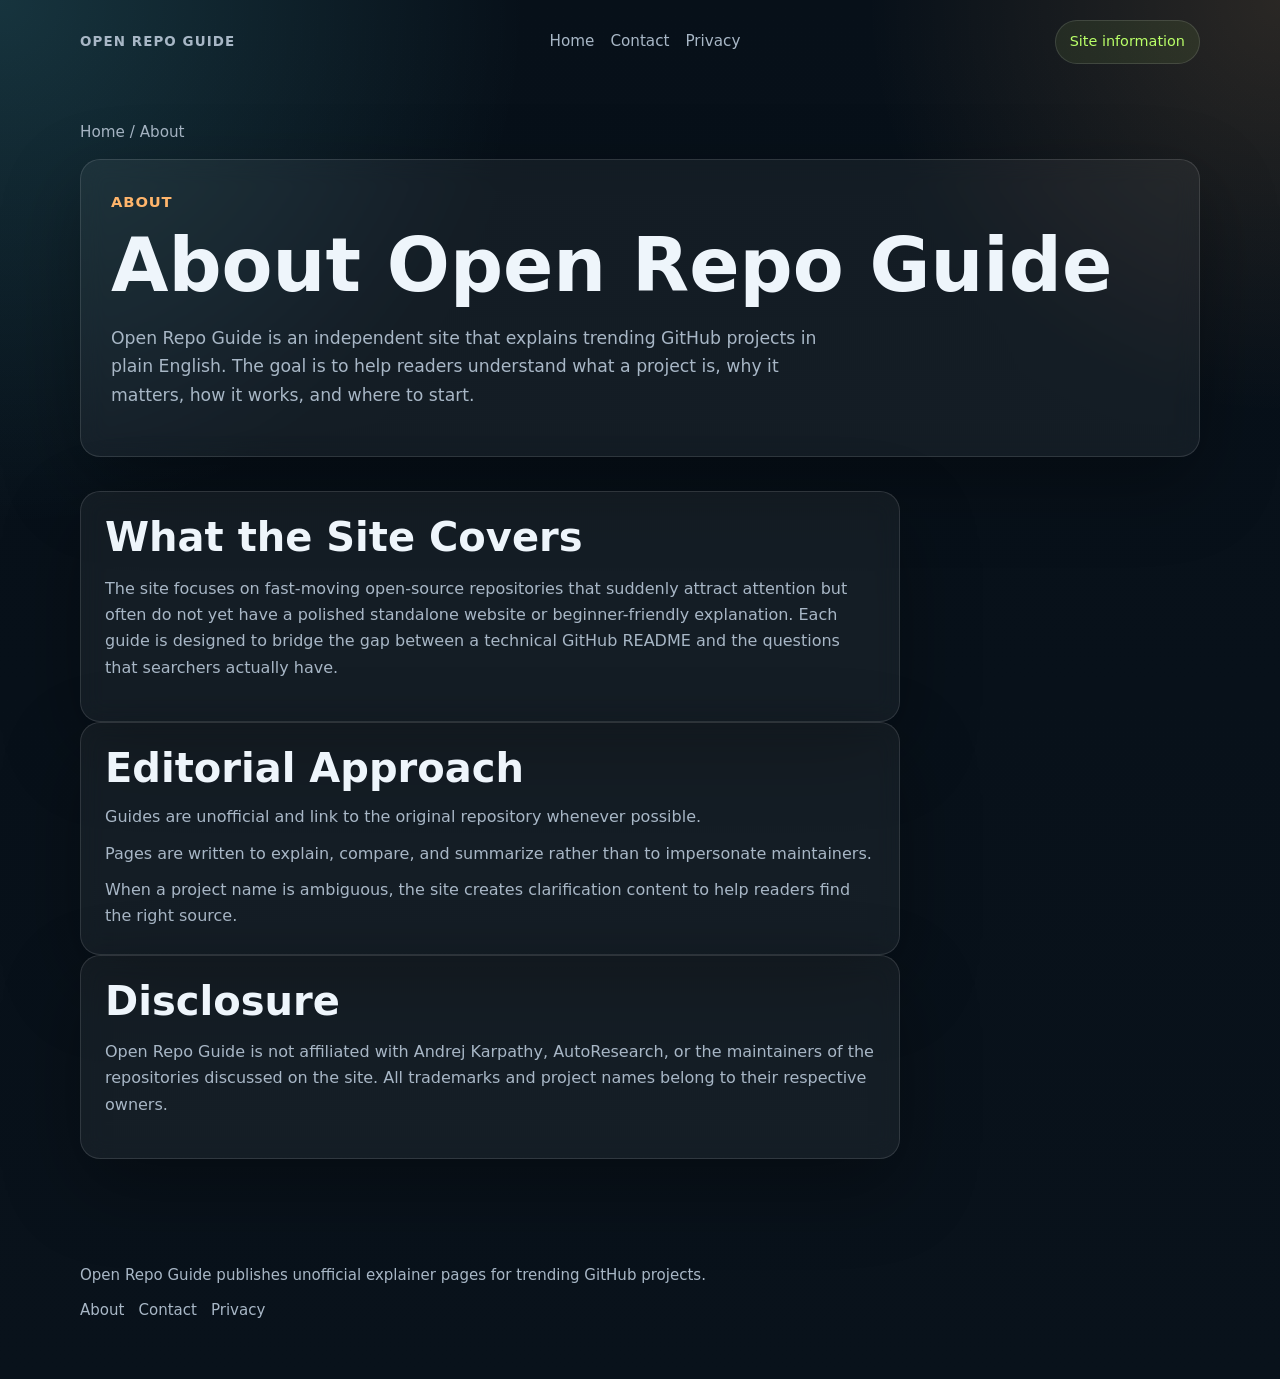
==== about/index.html @ c71fbaf3 "Improve SEO foundations and site trust pages" ====
<!DOCTYPE html>
<html lang="en">
<head>
  <meta charset="utf-8">
  <meta name="viewport" content="width=device-width, initial-scale=1">
  <title>About Open Repo Guide</title>
  <meta name="description" content="Learn what Open Repo Guide is, why it covers trending GitHub projects, and how the site approaches unofficial project explainers.">
  <meta name="author" content="Open Repo Guide">
  <meta name="robots" content="index,follow">
  <link rel="canonical" href="https://openrepoguide.com/about/">
  <meta property="og:title" content="About Open Repo Guide">
  <meta property="og:description" content="What Open Repo Guide covers and how it approaches unofficial explainers for trending GitHub projects.">
  <meta property="og:type" content="website">
  <meta property="og:url" content="https://openrepoguide.com/about/">
  <meta property="og:site_name" content="Open Repo Guide">
  <meta property="og:image" content="https://openrepoguide.com/og-cover.svg">
  <meta name="twitter:card" content="summary_large_image">
  <meta name="twitter:title" content="About Open Repo Guide">
  <meta name="twitter:description" content="What Open Repo Guide covers and how it approaches unofficial explainers for trending GitHub projects.">
  <meta name="twitter:image" content="https://openrepoguide.com/og-cover.svg">
  <link rel="icon" href="/favicon.svg" type="image/svg+xml">
  <link rel="stylesheet" href="/styles.css">
  <script type="application/ld+json">
    {
      "@context": "https://schema.org",
      "@graph": [
        {
          "@type": "Organization",
          "name": "Open Repo Guide",
          "url": "https://openrepoguide.com/"
        },
        {
          "@type": "AboutPage",
          "name": "About Open Repo Guide",
          "url": "https://openrepoguide.com/about/",
          "description": "About page for Open Repo Guide and its approach to unofficial GitHub project explainers."
        }
      ]
    }
  </script>
</head>
<body>
  <div class="container">
    <div class="topbar">
      <div class="brand">Open Repo Guide</div>
      <nav>
        <a href="/">Home</a>
        <a href="/contact/">Contact</a>
        <a href="/privacy/">Privacy</a>
      </nav>
      <div class="pill">Site information</div>
    </div>

    <header class="article-hero">
      <div class="breadcrumbs"><a href="/">Home</a> / About</div>
      <div class="card">
        <div class="eyebrow">About</div>
        <h1>About Open Repo Guide</h1>
        <p class="lead">
          Open Repo Guide is an independent site that explains trending GitHub projects in plain English.
          The goal is to help readers understand what a project is, why it matters, how it works, and where to start.
        </p>
      </div>
    </header>

    <main class="article">
      <div>
        <section class="card">
          <h2>What the Site Covers</h2>
          <p>
            The site focuses on fast-moving open-source repositories that suddenly attract attention but often do not yet
            have a polished standalone website or beginner-friendly explanation. Each guide is designed to bridge the gap
            between a technical GitHub README and the questions that searchers actually have.
          </p>
        </section>

        <section class="card">
          <h2>Editorial Approach</h2>
          <ul class="legal-list">
            <li>Guides are unofficial and link to the original repository whenever possible.</li>
            <li>Pages are written to explain, compare, and summarize rather than to impersonate maintainers.</li>
            <li>When a project name is ambiguous, the site creates clarification content to help readers find the right source.</li>
          </ul>
        </section>

        <section class="card">
          <h2>Disclosure</h2>
          <p>
            Open Repo Guide is not affiliated with Andrej Karpathy, AutoResearch, or the maintainers of the repositories
            discussed on the site. All trademarks and project names belong to their respective owners.
          </p>
        </section>
      </div>
    </main>

    <footer>
      <div>Open Repo Guide publishes unofficial explainer pages for trending GitHub projects.</div>
      <div class="footer-links">
        <a href="/about/">About</a>
        <a href="/contact/">Contact</a>
        <a href="/privacy/">Privacy</a>
      </div>
    </footer>
  </div>
</body>
</html>
---- styles.css ----
:root {
  --bg: #09121b;
  --bg-soft: #0f1b28;
  --surface: rgba(255, 255, 255, 0.05);
  --surface-strong: rgba(255, 255, 255, 0.08);
  --line: rgba(255, 255, 255, 0.12);
  --text: #eef5fb;
  --muted: #a8b7c6;
  --brand: #68f0ff;
  --accent: #b9ff68;
  --warm: #ffb56b;
  --danger: #ff8f8f;
  --shadow: 0 28px 80px rgba(0, 0, 0, 0.32);
  --radius: 20px;
  --content: 1120px;
}

* {
  box-sizing: border-box;
}

html {
  scroll-behavior: smooth;
}

body {
  margin: 0;
  font-family: Inter, ui-sans-serif, system-ui, -apple-system, BlinkMacSystemFont, "Segoe UI", sans-serif;
  color: var(--text);
  background:
    radial-gradient(circle at top left, rgba(104, 240, 255, 0.16), transparent 28%),
    radial-gradient(circle at top right, rgba(255, 181, 107, 0.14), transparent 22%),
    linear-gradient(180deg, #071019 0%, #09121b 100%);
  line-height: 1.65;
}

a {
  color: var(--brand);
  text-decoration: none;
}

a:hover {
  text-decoration: underline;
}

img {
  max-width: 100%;
  display: block;
}

.container {
  width: min(var(--content), calc(100% - 32px));
  margin: 0 auto;
}

.topbar {
  display: flex;
  justify-content: space-between;
  align-items: center;
  gap: 16px;
  padding: 20px 0 28px;
}

.brand {
  font-size: 0.84rem;
  font-weight: 800;
  color: var(--muted);
  letter-spacing: 0.08em;
  text-transform: uppercase;
}

.topbar nav {
  display: flex;
  flex-wrap: wrap;
  gap: 16px;
}

.topbar nav a {
  color: var(--muted);
  font-size: 0.95rem;
}

.pill {
  display: inline-flex;
  align-items: center;
  gap: 8px;
  padding: 9px 14px;
  border-radius: 999px;
  border: 1px solid var(--line);
  background: rgba(185, 255, 104, 0.08);
  color: var(--accent);
  font-size: 0.9rem;
}

.hero-side-title {
  margin: 0 0 14px;
  font-size: 1.14rem;
  font-weight: 700;
  color: var(--text);
}

.hero {
  padding: 24px 0 68px;
}

.hero-grid,
.grid-2,
.grid-3,
.facts {
  display: grid;
  gap: 18px;
}

.hero-grid {
  grid-template-columns: 1.25fr 0.8fr;
}

.grid-2 {
  grid-template-columns: repeat(2, minmax(0, 1fr));
}

.grid-3,
.facts {
  grid-template-columns: repeat(3, minmax(0, 1fr));
}

.card,
.hero-copy,
.hero-side,
.fact,
.faq details {
  background: var(--surface);
  border: 1px solid var(--line);
  border-radius: var(--radius);
  box-shadow: var(--shadow);
  backdrop-filter: blur(12px);
}

.hero-copy,
.hero-side,
.card {
  padding: 30px;
}

.eyebrow {
  color: var(--warm);
  font-size: 0.92rem;
  font-weight: 800;
  letter-spacing: 0.06em;
  text-transform: uppercase;
  margin-bottom: 12px;
}

h1,
h2,
h3 {
  margin: 0 0 14px;
  line-height: 1.08;
}

h1 {
  font-size: clamp(2.6rem, 5.8vw, 4.8rem);
  max-width: 10ch;
}

h2 {
  font-size: clamp(1.7rem, 4vw, 2.5rem);
}

h3 {
  font-size: 1.14rem;
}

code {
  font-family: ui-monospace, SFMono-Regular, Menlo, Monaco, Consolas, monospace;
}

p,
li {
  color: var(--muted);
}

.lead {
  font-size: 1.08rem;
  max-width: 65ch;
}

.actions {
  display: flex;
  flex-wrap: wrap;
  gap: 12px;
  margin-top: 24px;
}

.btn {
  display: inline-flex;
  align-items: center;
  justify-content: center;
  min-height: 48px;
  padding: 0 18px;
  border-radius: 14px;
  font-weight: 700;
  border: 1px solid transparent;
  transition: transform 0.18s ease, border-color 0.18s ease, background 0.18s ease;
}

.btn:hover {
  transform: translateY(-1px);
  text-decoration: none;
}

.btn-primary {
  background: linear-gradient(135deg, var(--accent), var(--brand));
  color: #071019;
}

.btn-secondary {
  background: rgba(255, 255, 255, 0.03);
  border-color: var(--line);
  color: var(--text);
}

.mini {
  font-size: 0.93rem;
}

.stat {
  border-top: 1px solid var(--line);
  padding-top: 16px;
}

.stat strong {
  display: block;
  font-size: 1.58rem;
  color: var(--text);
  margin-bottom: 5px;
}

main {
  padding-bottom: 80px;
}

section {
  padding: 16px 0;
}

ul {
  padding-left: 18px;
  margin: 0;
}

li + li {
  margin-top: 10px;
}

.steps {
  display: grid;
  gap: 14px;
  margin-top: 18px;
}

.step {
  padding: 18px;
  border-radius: 18px;
  border: 1px solid var(--line);
  background: rgba(255, 255, 255, 0.03);
}

.step strong,
.fact strong {
  color: var(--text);
}

.fact {
  padding: 18px;
}

.fact .label {
  display: block;
  font-size: 0.9rem;
  color: var(--muted);
  margin-bottom: 6px;
}

.note {
  padding-left: 14px;
  border-left: 3px solid var(--warm);
}

.faq details {
  padding: 18px 20px;
}

.faq details + details {
  margin-top: 14px;
}

.faq summary {
  cursor: pointer;
  font-weight: 700;
  color: var(--text);
}

.article-hero {
  padding: 28px 0 34px;
}

.article-hero h1 {
  max-width: none;
}

.page-meta {
  display: flex;
  flex-wrap: wrap;
  gap: 10px 18px;
  margin-top: 18px;
  color: var(--muted);
  font-size: 0.95rem;
}

.page-meta span {
  display: inline-flex;
  align-items: center;
  gap: 6px;
}

.article {
  display: grid;
  grid-template-columns: minmax(0, 1fr) 280px;
  gap: 20px;
  align-items: start;
}

.article aside {
  position: sticky;
  top: 20px;
}

.article aside .card,
.article .card {
  padding: 24px;
}

.article aside ul {
  list-style: none;
  padding: 0;
}

.article aside li + li {
  margin-top: 10px;
}

.breadcrumbs {
  margin-bottom: 14px;
  color: var(--muted);
  font-size: 0.95rem;
}

.breadcrumbs a {
  color: var(--muted);
}

footer {
  padding: 24px 0 56px;
  color: var(--muted);
  font-size: 0.94rem;
}

.footer-links {
  display: flex;
  flex-wrap: wrap;
  gap: 14px;
  margin-top: 10px;
}

.footer-links a {
  color: var(--muted);
}

.legal-list,
.contact-list {
  list-style: none;
  padding: 0;
}

.legal-list li + li,
.contact-list li + li {
  margin-top: 10px;
}

@media (max-width: 940px) {
  .hero-grid,
  .grid-2,
  .grid-3,
  .facts,
  .article {
    grid-template-columns: 1fr;
  }

  .hero-copy,
  .hero-side,
  .card,
  .article aside .card,
  .article .card {
    padding: 24px;
  }

  .topbar {
    flex-direction: column;
    align-items: flex-start;
  }

  .article aside {
    position: static;
  }
}
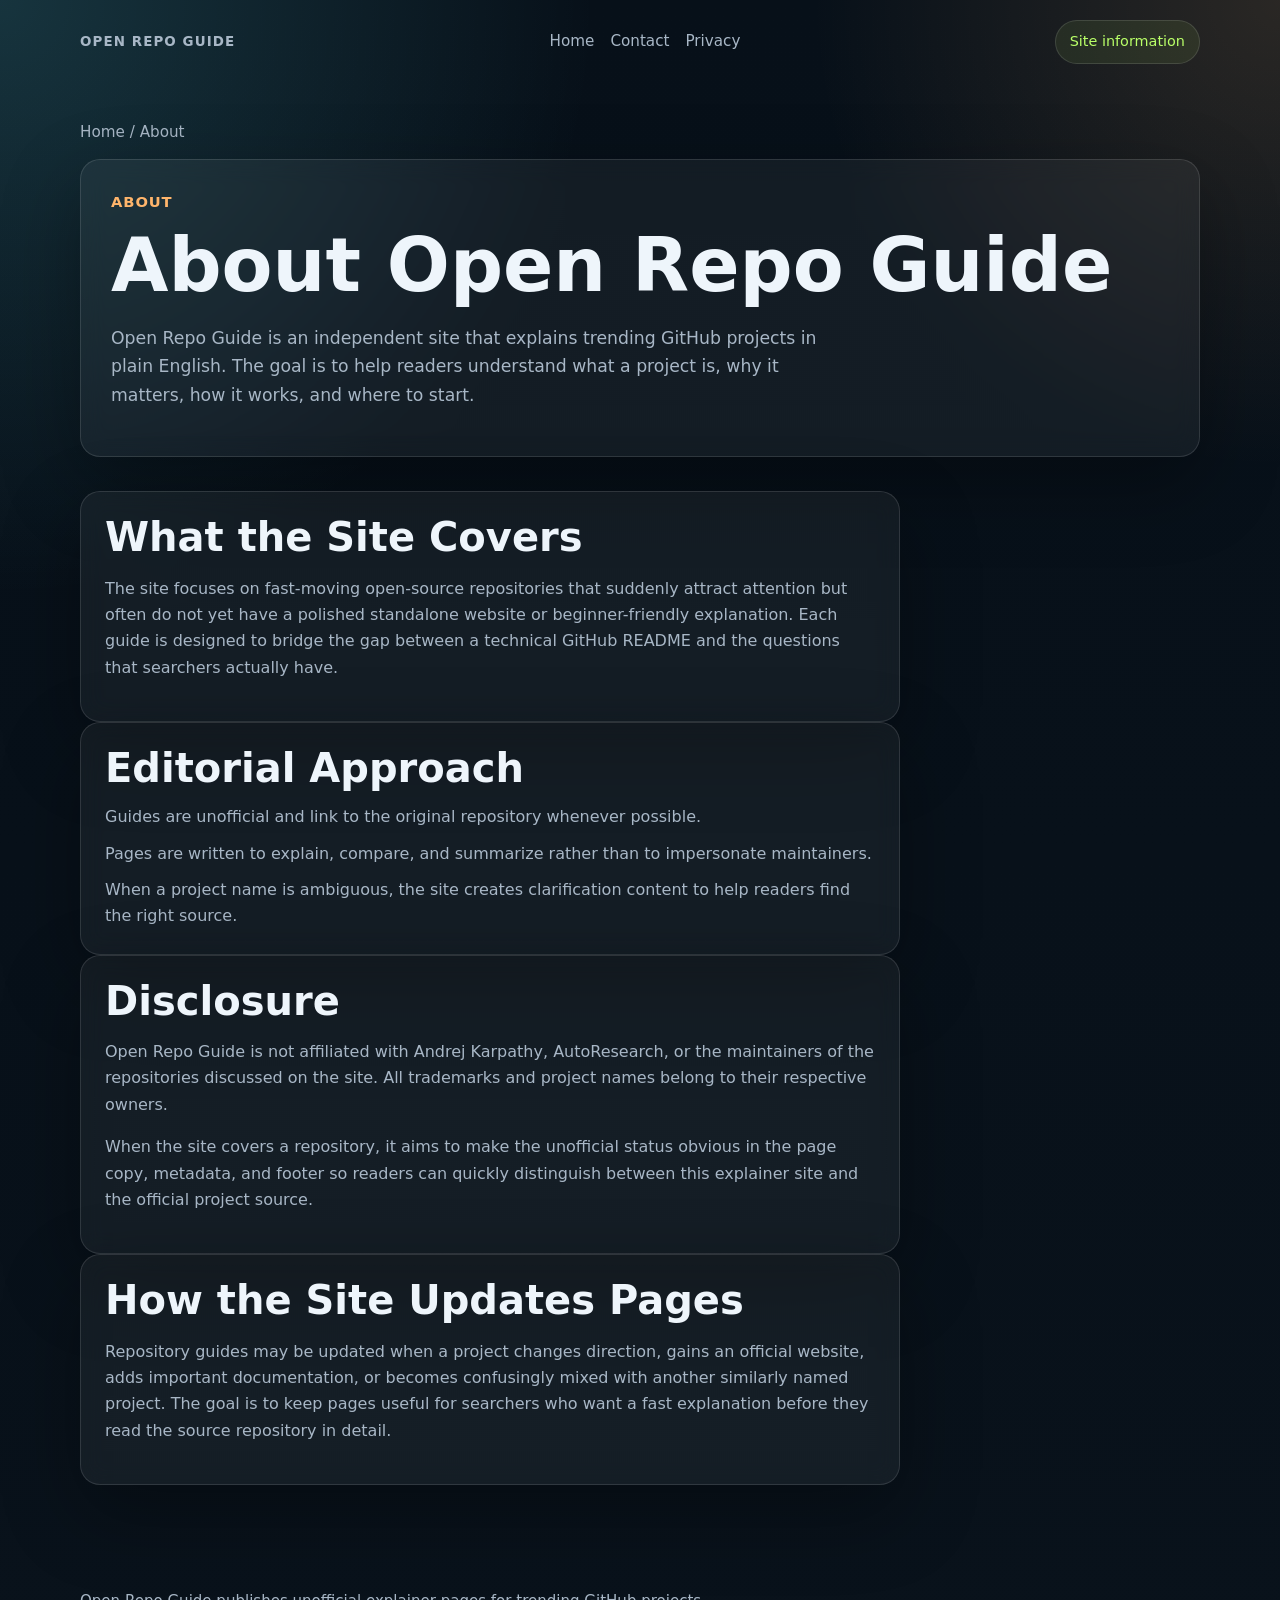
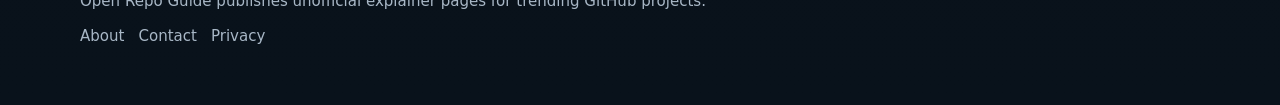
==== commit e88bb338: "Refine SEO metadata and trust signals" ====
--- a/about/index.html
+++ b/about/index.html
@@ -3,8 +3,8 @@
 <head>
   <meta charset="utf-8">
   <meta name="viewport" content="width=device-width, initial-scale=1">
-  <title>About Open Repo Guide</title>
-  <meta name="description" content="Learn what Open Repo Guide is, why it covers trending GitHub projects, and how the site approaches unofficial project explainers.">
+  <title>About Open Repo Guide and How the Site Covers Trending GitHub Projects</title>
+  <meta name="description" content="Learn what Open Repo Guide is, why it covers trending GitHub projects, how the site handles unofficial explainers, and what editorial standards it follows.">
   <meta name="author" content="Open Repo Guide">
   <meta name="robots" content="index,follow">
   <link rel="canonical" href="https://openrepoguide.com/about/">
@@ -89,6 +89,19 @@
             Open Repo Guide is not affiliated with Andrej Karpathy, AutoResearch, or the maintainers of the repositories
             discussed on the site. All trademarks and project names belong to their respective owners.
           </p>
+          <p>
+            When the site covers a repository, it aims to make the unofficial status obvious in the page copy, metadata,
+            and footer so readers can quickly distinguish between this explainer site and the official project source.
+          </p>
+        </section>
+
+        <section class="card">
+          <h2>How the Site Updates Pages</h2>
+          <p>
+            Repository guides may be updated when a project changes direction, gains an official website, adds important
+            documentation, or becomes confusingly mixed with another similarly named project. The goal is to keep pages
+            useful for searchers who want a fast explanation before they read the source repository in detail.
+          </p>
         </section>
       </div>
     </main>
--- a/styles.css
+++ b/styles.css
@@ -324,6 +324,11 @@
   gap: 6px;
 }
 
+.page-meta time,
+.page-meta a {
+  color: inherit;
+}
+
 .article {
   display: grid;
   grid-template-columns: minmax(0, 1fr) 280px;
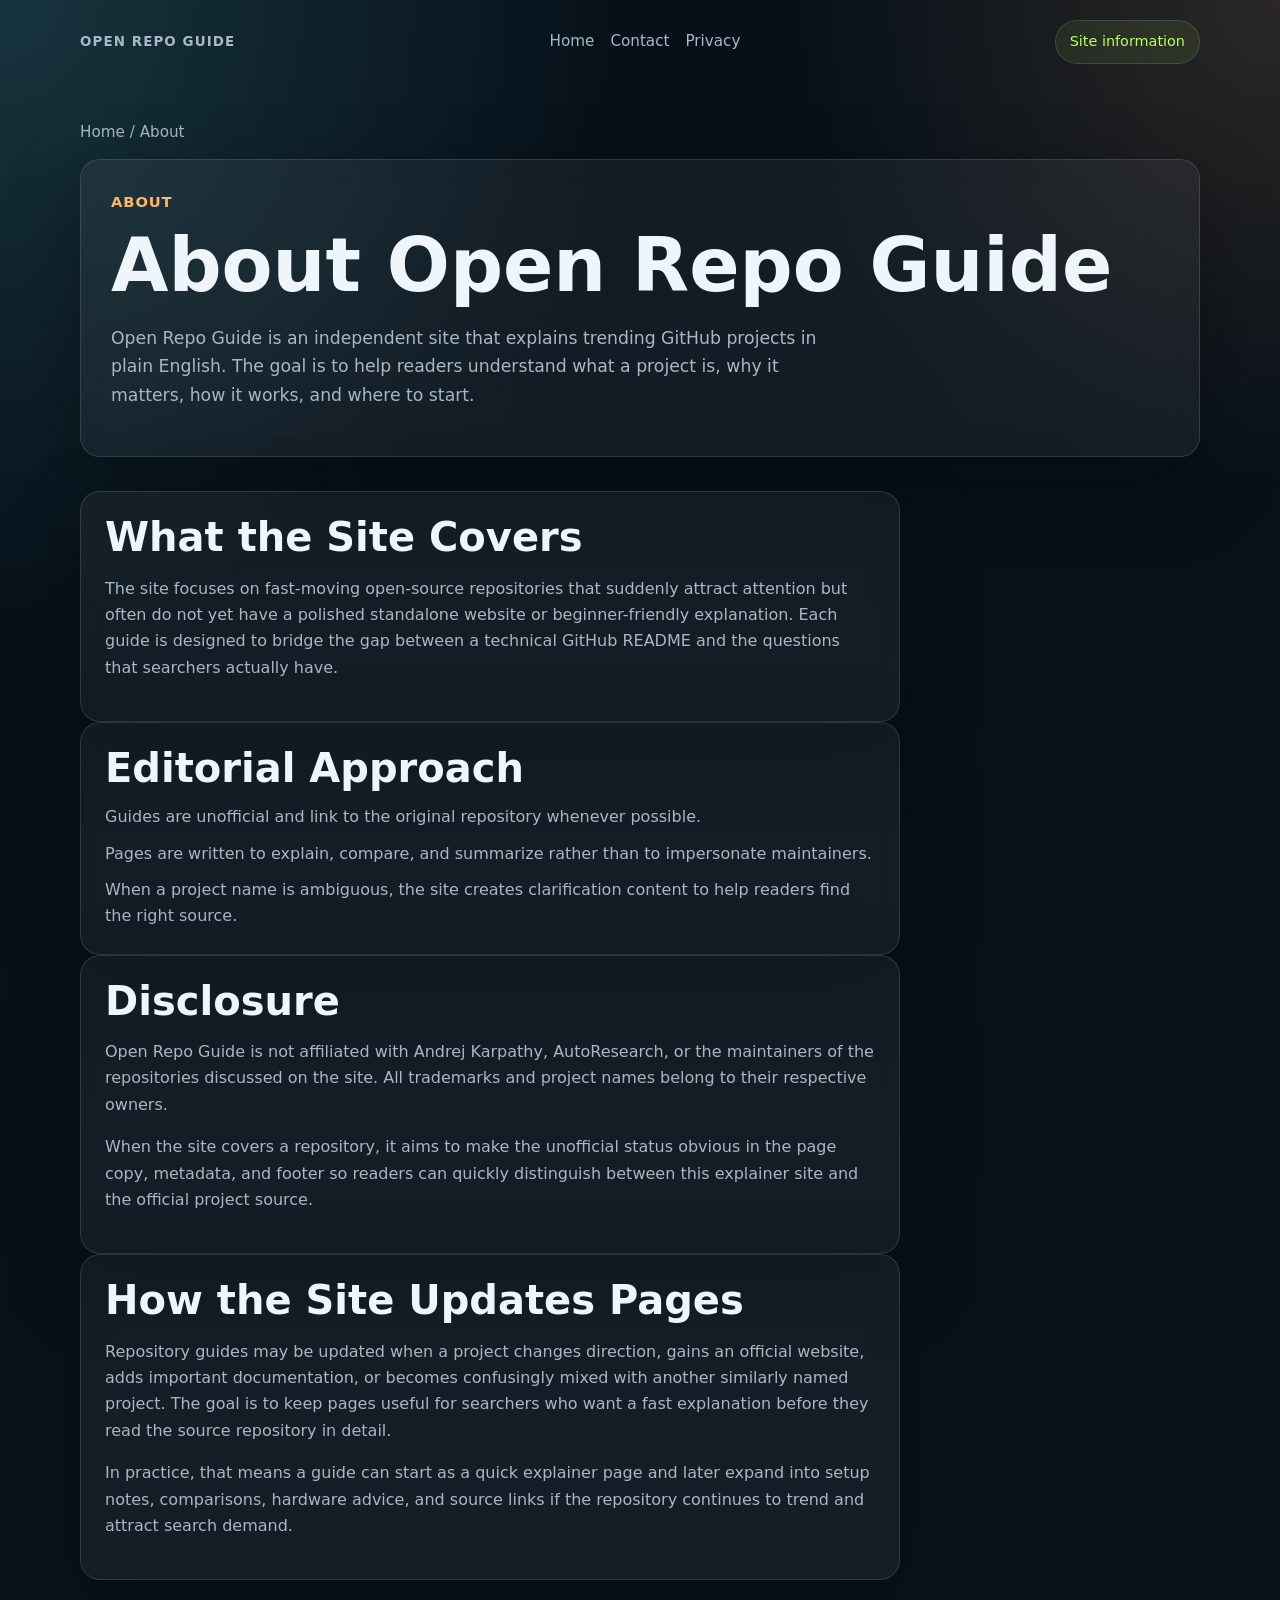
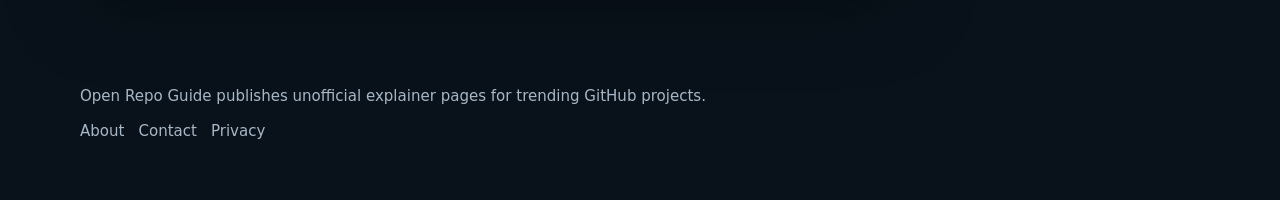
==== commit c4a82c46: "Add article microdata and polish metadata" ====
--- a/about/index.html
+++ b/about/index.html
@@ -3,8 +3,8 @@
 <head>
   <meta charset="utf-8">
   <meta name="viewport" content="width=device-width, initial-scale=1">
-  <title>About Open Repo Guide and How the Site Covers Trending GitHub Projects</title>
-  <meta name="description" content="Learn what Open Repo Guide is, why it covers trending GitHub projects, how the site handles unofficial explainers, and what editorial standards it follows.">
+  <title>About Open Repo Guide for Trending GitHub Project Explainers</title>
+  <meta name="description" content="Learn what Open Repo Guide is, why it covers trending GitHub projects, and how it handles unofficial project explainers and editorial standards.">
   <meta name="author" content="Open Repo Guide">
   <meta name="robots" content="index,follow">
   <link rel="canonical" href="https://openrepoguide.com/about/">
@@ -102,6 +102,10 @@
             documentation, or becomes confusingly mixed with another similarly named project. The goal is to keep pages
             useful for searchers who want a fast explanation before they read the source repository in detail.
           </p>
+          <p>
+            In practice, that means a guide can start as a quick explainer page and later expand into setup notes,
+            comparisons, hardware advice, and source links if the repository continues to trend and attract search demand.
+          </p>
         </section>
       </div>
     </main>
